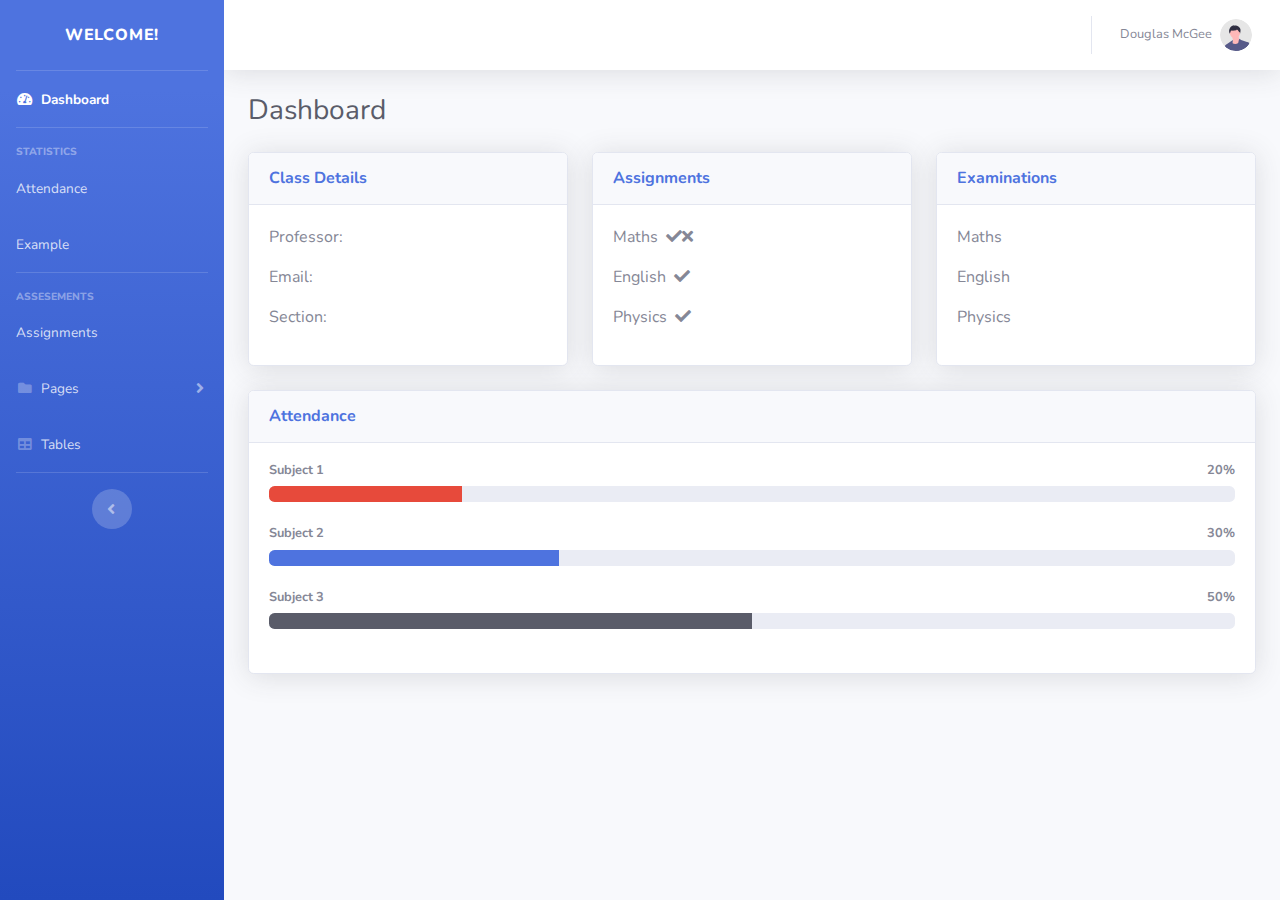
==== dashboard.html @ fe4bc396 "initial" ====
<!DOCTYPE html>
<html lang="en">

<head>

    <meta charset="utf-8">
    <meta http-equiv="X-UA-Compatible" content="IE=edge">
    <meta name="viewport" content="width=device-width, initial-scale=1, shrink-to-fit=no">
    <meta name="description" content="">
    <meta name="author" content="">

    <title>SB Admin 2 - Dashboard</title>

    <!-- Custom fonts for this template-->
    <link href="vendor/fontawesome-free/css/all.min.css" rel="stylesheet" type="text/css">
    <link
        href="https://fonts.googleapis.com/css?family=Nunito:200,200i,300,300i,400,400i,600,600i,700,700i,800,800i,900,900i"
        rel="stylesheet">

    <!-- Custom styles for this template-->
    <link href="css/sb-admin-2.min.css" rel="stylesheet">
    <link href="css/styles-custom.css" rel="stylesheet">

</head>

<body id="page-top">

    <!-- Page Wrapper -->
    <div id="wrapper">

        <!-- Sidebar -->
        <ul class="navbar-nav bg-gradient-primary sidebar sidebar-dark accordion" id="accordionSidebar">

            <!-- Sidebar - Brand -->
            <a class="sidebar-brand d-flex align-items-center justify-content-center" href="index.html">
                <div class="sidebar-brand-text mx-3">Welcome!</div>
            </a>

            <!-- Divider -->
            <hr class="sidebar-divider my-0">

            <!-- Nav Item - Dashboard -->
            <li class="nav-item active">
                <a class="nav-link" href="dashboard.html">
                    <i class="fas fa-fw fa-tachometer-alt"></i>
                    <span>Dashboard</span></a>
            </li>

            <!-- Divider -->
            <hr class="sidebar-divider">

            <!-- Heading -->
            <div class="sidebar-heading">
                Statistics
            </div>

            <!-- Nav Item - Pages Collapse Menu -->
            <li class="nav-item">
                <a class="nav-link" href="charts.html">
                    <span>Attendance</span></a>
            </li>

            <!-- Nav Item - Utilities Collapse Menu -->
            <li class="nav-item">
                <a class="nav-link" href="charts.html">
                    <span>Example</span></a>
            </li>

            <!-- Divider -->
            <hr class="sidebar-divider">

            <!-- Heading -->
            <div class="sidebar-heading">
                Assesements
            </div>

            <!-- Nav Item - Pages Collapse Menu -->

            <li class="nav-item">
                <a class="nav-link" href="charts.html">
                    <span>Assignments</span></a>
            </li>

            <li class="nav-item">
                <a class="nav-link collapsed" href="#" data-toggle="collapse" data-target="#collapsePages"
                    aria-expanded="true" aria-controls="collapsePages">
                    <i class="fas fa-fw fa-folder"></i>
                    <span>Pages</span>
                </a>
                <div id="collapsePages" class="collapse" aria-labelledby="headingPages" data-parent="#accordionSidebar">
                    <div class="bg-white py-2 collapse-inner rounded">
                        <h6 class="collapse-header">Login Screens:</h6>
                        <a class="collapse-item" href="login.html">Login</a>
                        <a class="collapse-item" href="register.html">Register</a>
                        <a class="collapse-item" href="forgot-password.html">Forgot Password</a>
                        <div class="collapse-divider"></div>
                        <h6 class="collapse-header">Other Pages:</h6>
                        <a class="collapse-item" href="404.html">404 Page</a>
                        <a class="collapse-item" href="blank.html">Blank Page</a>
                    </div>
                </div>
            </li>

            <!-- Nav Item - Charts -->

            <!-- Nav Item - Tables -->
            <li class="nav-item">
                <a class="nav-link" href="tables.html">
                    <i class="fas fa-fw fa-table"></i>
                    <span>Tables</span></a>
            </li>

            <!-- Divider -->
            <hr class="sidebar-divider d-none d-md-block">

            <!-- Sidebar Toggler (Sidebar) -->
            <div class="text-center d-none d-md-inline">
                <button class="rounded-circle border-0" id="sidebarToggle"></button>
            </div>


        </ul>
        <!-- End of Sidebar -->

        <!-- Content Wrapper -->
        <div id="content-wrapper" class="d-flex flex-column">

            <!-- Main Content -->
            <div id="content">

                <!-- Topbar -->
                <nav class="navbar navbar-expand navbar-light bg-white topbar mb-4 static-top shadow">

                    <!-- Sidebar Toggle (Topbar) -->
                    <button id="sidebarToggleTop" class="btn btn-link d-md-none rounded-circle mr-3">
                        <i class="fa fa-bars"></i>
                    </button>

                    <!-- Topbar Navbar -->
                    <ul class="navbar-nav ml-auto">

                        <!-- Nav Item - Search Dropdown (Visible Only XS) -->
                        <li class="nav-item dropdown no-arrow d-sm-none">
                            <a class="nav-link dropdown-toggle" href="#" id="searchDropdown" role="button"
                                data-toggle="dropdown" aria-haspopup="true" aria-expanded="false">
                                <i class="fas fa-search fa-fw"></i>
                            </a>
                            <!-- Dropdown - Messages -->
                            <div class="dropdown-menu dropdown-menu-right p-3 shadow animated--grow-in"
                                aria-labelledby="searchDropdown">
                                <form class="form-inline mr-auto w-100 navbar-search">
                                    <div class="input-group">
                                        <input type="text" class="form-control bg-light border-0 small"
                                            placeholder="Search for..." aria-label="Search"
                                            aria-describedby="basic-addon2">
                                        <div class="input-group-append">
                                            <button class="btn btn-primary" type="button">
                                                <i class="fas fa-search fa-sm"></i>
                                            </button>
                                        </div>
                                    </div>
                                </form>
                            </div>
                        </li>


                        <div class="topbar-divider d-none d-sm-block"></div>

                        <!-- Nav Item - User Information -->
                        <li class="nav-item dropdown no-arrow">
                            <a class="nav-link dropdown-toggle" href="#" id="userDropdown" role="button"
                                data-toggle="dropdown" aria-haspopup="true" aria-expanded="false">
                                <span class="mr-2 d-none d-lg-inline text-gray-600 small">Douglas McGee</span>
                                <img class="img-profile rounded-circle"
                                    src="img/undraw_profile.svg">
                            </a>
                            <!-- Dropdown - User Information -->
                            <div class="dropdown-menu dropdown-menu-right shadow animated--grow-in"
                                aria-labelledby="userDropdown">
                                <a class="dropdown-item" href="#">
                                    <i class="fas fa-user fa-sm fa-fw mr-2 text-gray-400"></i>
                                    Profile
                                </a>
                                <a class="dropdown-item" href="#">
                                    <i class="fas fa-cogs fa-sm fa-fw mr-2 text-gray-400"></i>
                                    Settings
                                </a>
                                <a class="dropdown-item" href="#">
                                    <i class="fas fa-list fa-sm fa-fw mr-2 text-gray-400"></i>
                                    Activity Log
                                </a>
                                <div class="dropdown-divider"></div>
                                <a class="dropdown-item" href="#" data-toggle="modal" data-target="#logoutModal">
                                    <i class="fas fa-sign-out-alt fa-sm fa-fw mr-2 text-gray-400"></i>
                                    Logout
                                </a>
                            </div>
                        </li>

                    </ul>

                </nav>
                <!-- End of Topbar -->






                <!-- Begin Page Content -->
                <div class="container-fluid">

                    <!-- Page Heading -->
                    <div class="d-sm-flex align-items-center justify-content-between mb-4">
                        <h1 class="h3 mb-0 text-gray-800">Dashboard</h1>
                    </div>

                    <div class="row">

                        <!-- Pie Chart -->
                        <div class="col-xl-4 col-lg-5">
                            <div class="card shadow mb-4">
                                <!-- Card Header - Dropdown -->
                                <div
                                    class="card-header py-3 d-flex flex-row align-items-center justify-content-between">
                                    <h6 class="m-0 font-weight-bold text-primary">Class Details</h6>
                                </div>
                                <!-- Card Body -->
                                <div id="class-details" class="card-body">
                                    <p>Professor: </p> <!-- Name from backend -->
                                    <p>Email: </p>
                                    <p>Section: </p>
                                </div>
                            </div>
                        </div>
                        
                        <div class="col-xl-4 col-lg-5">
                            <div class="card shadow mb-4">
                                <!-- Card Header - Dropdown -->
                                <div
                                    class="card-header py-3 d-flex flex-row align-items-center justify-content-between">
                                    <h6 class="m-0 font-weight-bold text-primary">Assignments</h6>
                                </div>



                                <!-- Card Body                DB WORKKK          -->
                                <div class="card-body">
                                   <p class="ml-auto">Maths <i class="ml-1 fas fa-check"></i><i class="fas fa-times"></i></p>
                                   <p class="ml-auto">English <i class="ml-1 fas fa-check"></i></p>
                                   <p class="ml-auto">Physics <i class="ml-1 fas fa-check"></i></p>
                                </div>
                            </div>
                        </div>
                        
                        
                        <div class="col-xl-4 col-lg-5">
                            <div class="card shadow mb-4">
                                <!-- Card Header - Dropdown -->
                                <div
                                    class="card-header py-3 d-flex flex-row align-items-center justify-content-between">
                                    <h6 class="m-0 font-weight-bold text-primary">Examinations</h6>
                                </div>



                                <!-- Card Body                DB WORKKK          -->
                                <div class="card-body">
                                   <p>Maths </p>
                                   <p>English </p>
                                   <p>Physics </p>
                                </div>
                            </div>
                        </div>
                        
                    </div>

                    <!-- Content Row -->
                    <div class="row">

                        <!-- Content Column -->
                        <div class="col-lg-12 mb-4">

                            <!-- Project Card Example -->
                            <div class="card shadow mb-4">
                                <div class="card-header py-3">
                                    <h6 class="m-0 font-weight-bold text-primary">Attendance</h6>
                                </div>
                                <div class="card-body">
                                    <h4 class="small font-weight-bold">Subject 1 <span
                                            class="float-right">20%</span></h4>
                                    <div class="progress mb-4">
                                        <div class="progress-bar bg-danger" role="progressbar" style="width: 20%"
                                            aria-valuenow="20" aria-valuemin="0" aria-valuemax="100"></div>
                                    </div>
                                    <h4 class="small font-weight-bold">Subject 2 <span
                                            class="float-right">30%</span></h4>
                                    <div class="progress mb-4">
                                        <div class="progress-bar bg-primary" role="progressbar" style="width: 30%"
                                            aria-valuenow="20" aria-valuemin="0" aria-valuemax="100"></div>
                                    </div>
                                    <h4 class="small font-weight-bold">Subject 3<span
                                            class="float-right">50%</span></h4>
                                    <div class="progress mb-4">
                                        <div class="progress-bar bg-dark" role="progressbar" style="width: 50%"
                                            aria-valuenow="20" aria-valuemin="0" aria-valuemax="100"></div>
                                    </div>
                                </div>
                            </div>

                        </div>

                        <div class="col-lg-6 mb-4">


                        </div>
                    </div>

                </div>
                <!-- /.container-fluid -->

            </div>
            <!-- End of Main Content -->


            <!-- End of Footer -->

        </div>
        <!-- End of Content Wrapper -->

    </div>
    <!-- End of Page Wrapper -->

    <!-- Scroll to Top Button-->
    <a class="scroll-to-top rounded" href="#page-top">
        <i class="fas fa-angle-up"></i>
    </a>

    <!-- Logout Modal-->
    <div class="modal fade" id="logoutModal" tabindex="-1" role="dialog" aria-labelledby="exampleModalLabel"
        aria-hidden="true">
        <div class="modal-dialog" role="document">
            <div class="modal-content">
                <div class="modal-header">
                    <h5 class="modal-title" id="exampleModalLabel">Ready to Leave?</h5>
                    <button class="close" type="button" data-dismiss="modal" aria-label="Close">
                        <span aria-hidden="true">×</span>
                    </button>
                </div>
                <div class="modal-body">Select "Logout" below if you are ready to end your current session.</div>
                <div class="modal-footer">
                    <button class="btn btn-secondary" type="button" data-dismiss="modal">Cancel</button>
                    <a class="btn btn-primary" href="login.html">Logout</a>
                </div>
            </div>
        </div>
    </div>

    <!-- Bootstrap core JavaScript-->
    <script src="vendor/jquery/jquery.min.js"></script>
    <script src="vendor/bootstrap/js/bootstrap.bundle.min.js"></script>

    <!-- Core plugin JavaScript-->
    <script src="vendor/jquery-easing/jquery.easing.min.js"></script>

    <!-- Custom scripts for all pages-->
    <script src="js/sb-admin-2.min.js"></script>

    <!-- Page level plugins -->
    <script src="vendor/chart.js/Chart.min.js"></script>

    <!-- Page level custom scripts -->
    <script src="js/demo/chart-area-demo.js"></script>
    <script src="js/demo/chart-pie-demo.js"></script>

</body>

</html>
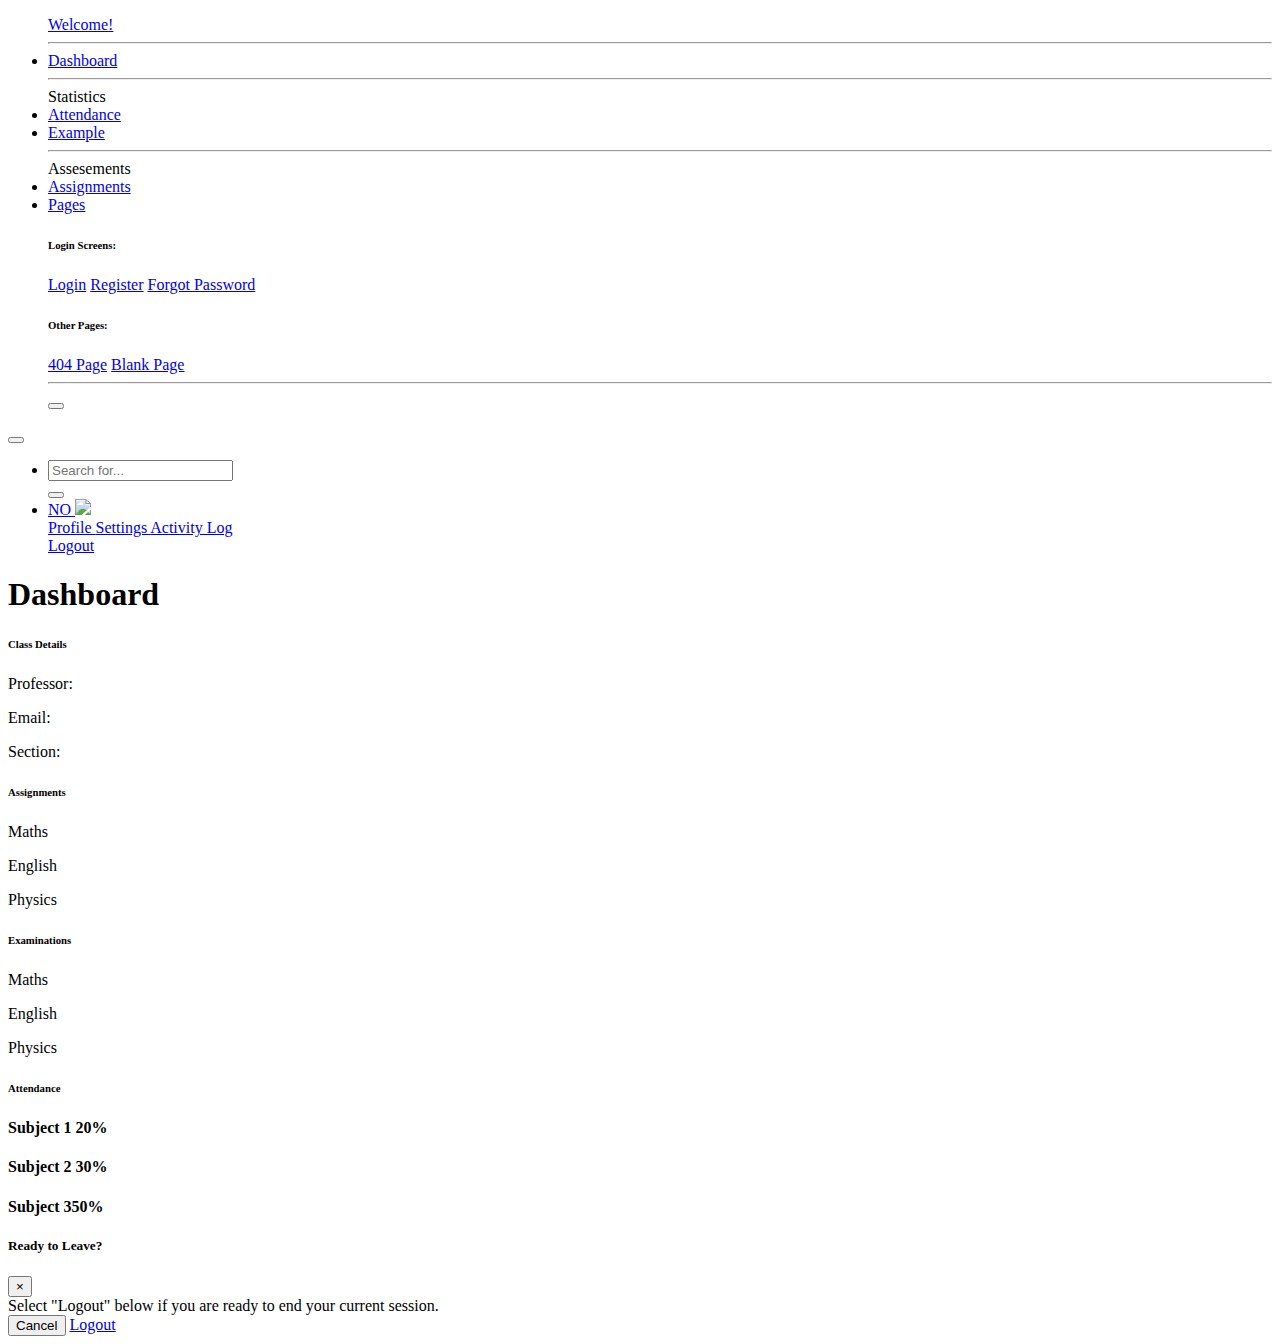
==== commit 39eafcb5: "flask" ====
--- a/dashboard.html
+++ b/dashboard.html
@@ -9,7 +9,7 @@
     <meta name="description" content="">
     <meta name="author" content="">
 
-    <title>SB Admin 2 - Dashboard</title>
+    <title>Dashboard</title>
 
     <!-- Custom fonts for this template-->
     <link href="vendor/fontawesome-free/css/all.min.css" rel="stylesheet" type="text/css">
@@ -56,13 +56,13 @@
 
             <!-- Nav Item - Pages Collapse Menu -->
             <li class="nav-item">
-                <a class="nav-link" href="charts.html">
+                <a class="nav-link" href="#">
                     <span>Attendance</span></a>
             </li>
 
             <!-- Nav Item - Utilities Collapse Menu -->
             <li class="nav-item">
-                <a class="nav-link" href="charts.html">
+                <a class="nav-link" href="#">
                     <span>Example</span></a>
             </li>
 
@@ -101,14 +101,6 @@
                 </div>
             </li>
 
-            <!-- Nav Item - Charts -->
-
-            <!-- Nav Item - Tables -->
-            <li class="nav-item">
-                <a class="nav-link" href="tables.html">
-                    <i class="fas fa-fw fa-table"></i>
-                    <span>Tables</span></a>
-            </li>
 
             <!-- Divider -->
             <hr class="sidebar-divider d-none d-md-block">
@@ -164,13 +156,11 @@
                         </li>
 
 
-                        <div class="topbar-divider d-none d-sm-block"></div>
-
                         <!-- Nav Item - User Information -->
                         <li class="nav-item dropdown no-arrow">
                             <a class="nav-link dropdown-toggle" href="#" id="userDropdown" role="button"
                                 data-toggle="dropdown" aria-haspopup="true" aria-expanded="false">
-                                <span class="mr-2 d-none d-lg-inline text-gray-600 small">Douglas McGee</span>
+                                <span class="mr-2 d-none d-lg-inline text-gray-600 small">NO</span>
                                 <img class="img-profile rounded-circle"
                                     src="img/undraw_profile.svg">
                             </a>
@@ -246,9 +236,9 @@
 
                                 <!-- Card Body                DB WORKKK          -->
                                 <div class="card-body">
-                                   <p class="ml-auto">Maths <i class="ml-1 fas fa-check"></i><i class="fas fa-times"></i></p>
-                                   <p class="ml-auto">English <i class="ml-1 fas fa-check"></i></p>
-                                   <p class="ml-auto">Physics <i class="ml-1 fas fa-check"></i></p>
+                                   <p class="ml-auto">Maths <i style="color: red;" class="fas fa-times"></i></p>
+                                   <p class="ml-auto">English <i style="color: greenyellow;" class="ml-1 fas fa-check"></i></p>
+                                   <p class="ml-auto">Physics <i style="color: greenyellow;" class="ml-1 fas fa-check"></i></p>
                                 </div>
                             </div>
                         </div>
@@ -309,11 +299,6 @@
                             </div>
 
                         </div>
-
-                        <div class="col-lg-6 mb-4">
-
-
-                        </div>
                     </div>
 
                 </div>
